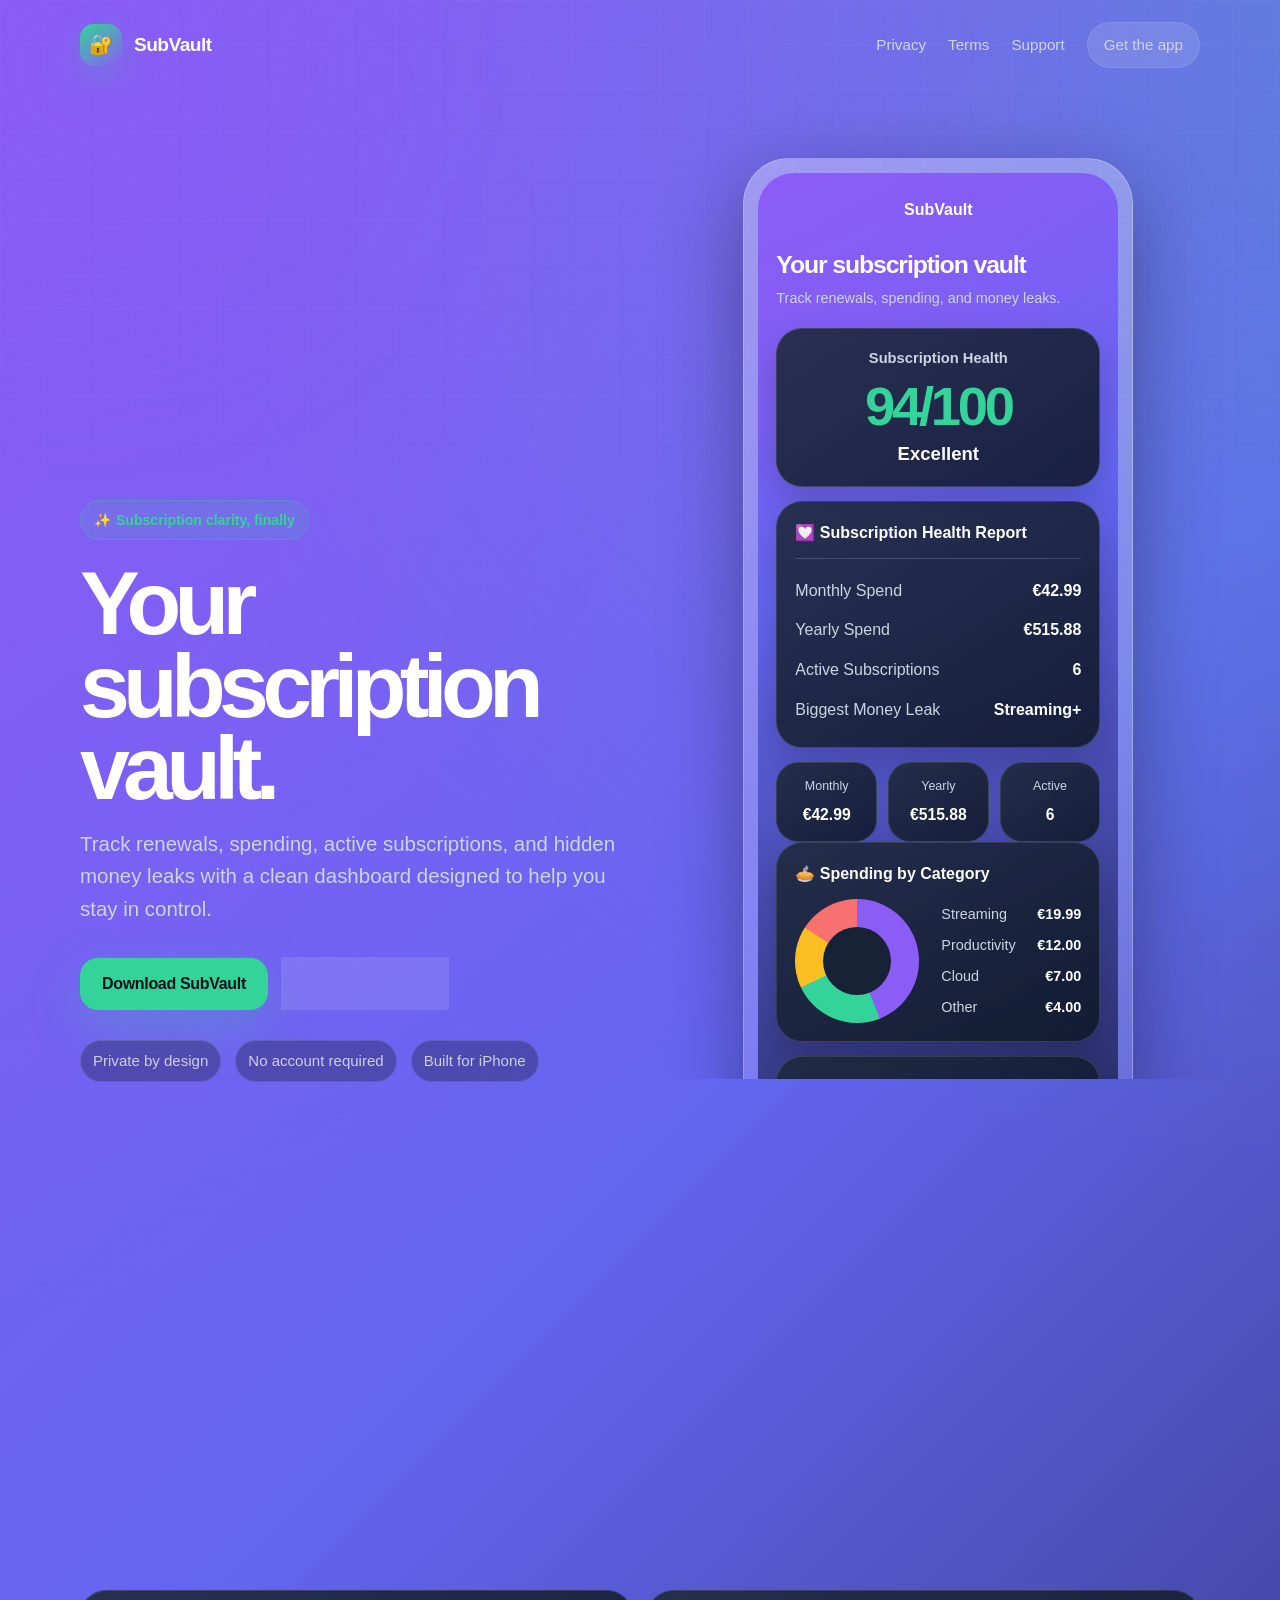
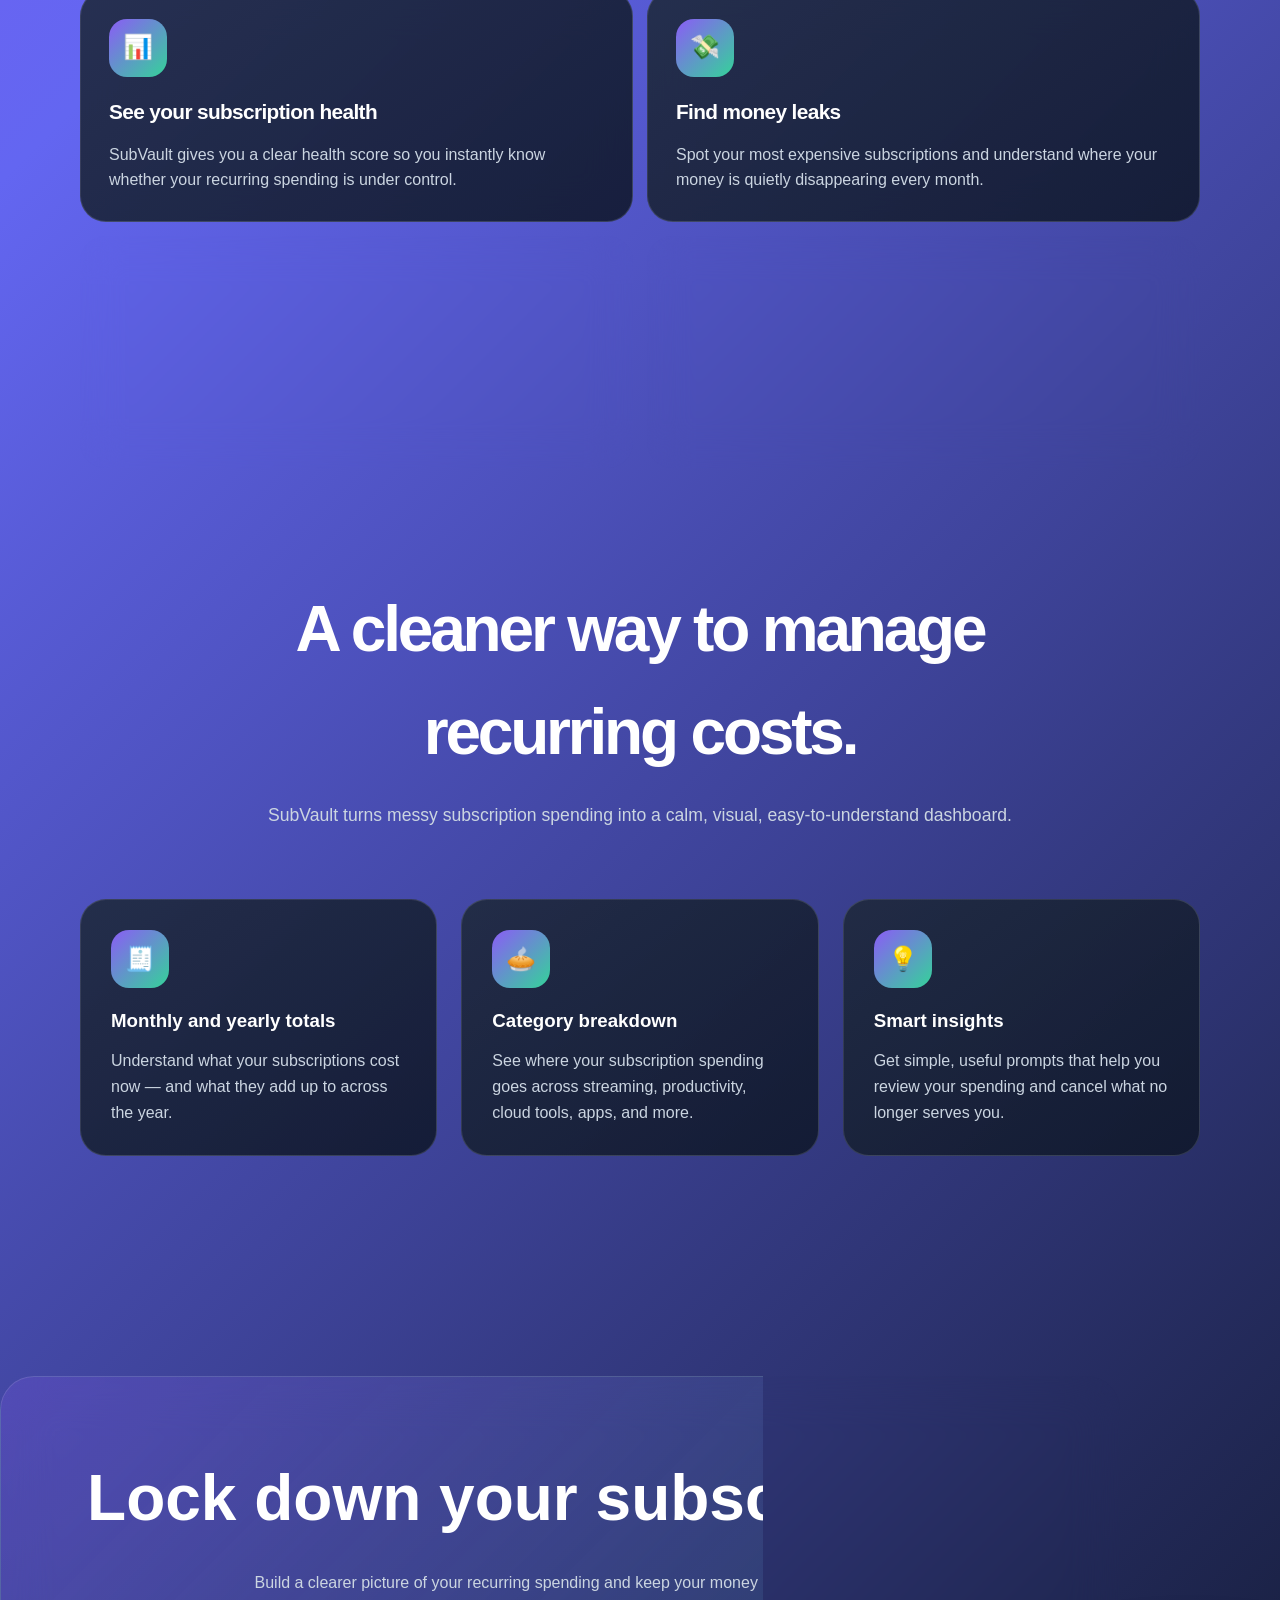
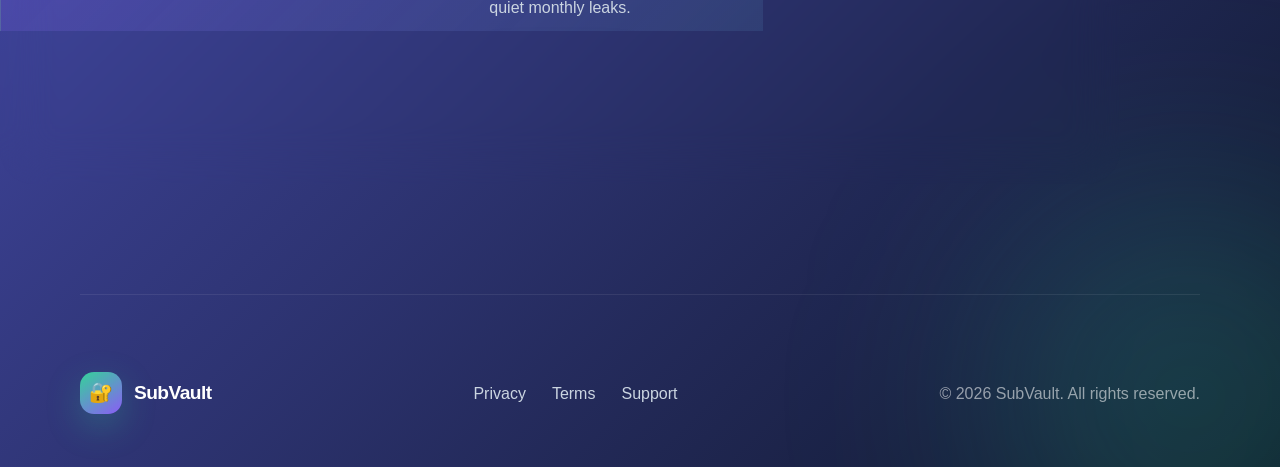
==== index.html @ add179cb "Add initial HTML structure for SubVault app This file contains the complete HTML structure for the S" ====
<!DOCTYPE html>
<html lang="en">
<head>
  <meta charset="UTF-8" />
  <meta name="viewport" content="width=device-width, initial-scale=1.0" />
  <title>SubVault — Subscription Vault</title>
  <meta
    name="description"
    content="SubVault helps you track subscriptions, renewals, spending, and money leaks in one private, elegant vault."
  />
  <link rel="stylesheet" href="style.css" />
</head>

<body>
  <main class="page">
    <div class="glow one"></div>
    <div class="glow two"></div>

    <header class="container nav">
      <a class="brand" href="index.html">
        <span class="brand-icon">🔐</span>
        <span>SubVault</span>
      </a>

      <nav class="nav-links">
        <a href="privacy.html">Privacy</a>
        <a href="terms.html">Terms</a>
        <a href="support.html">Support</a>
        <a class="nav-cta" href="#download">Get the app</a>
      </nav>
    </header>

    <section class="container hero">
      <div class="fade-up">
        <span class="badge">✨ Subscription clarity, finally</span>

        <h1>Your subscription vault.</h1>

        <p>
          Track renewals, spending, active subscriptions, and hidden money leaks
          with a clean dashboard designed to help you stay in control.
        </p>

        <div class="hero-actions">
          <a class="button button-primary" href="#download">Download SubVault</a>
          <a class="button button-secondary" href="#features">Explore features</a>
        </div>

        <div class="trust-row">
          <span class="trust-pill">Private by design</span>
          <span class="trust-pill">No account required</span>
          <span class="trust-pill">Built for iPhone</span>
        </div>
      </div>

      <div class="phone-wrap fade-up">
        <div class="phone">
          <div class="phone-screen">
            <div class="app-title">SubVault</div>

            <div class="app-header">
              <h2>Your subscription vault</h2>
              <p>Track renewals, spending, and money leaks.</p>
            </div>

            <div class="app-card health-card">
              <div class="card-label">Subscription Health</div>
              <div class="health-score">94/100</div>
              <div class="health-status">Excellent</div>
            </div>

            <div class="app-card">
              <div class="report-title">💟 Subscription Health Report</div>
              <div class="divider"></div>

              <div class="report-row">
                <span>Monthly Spend</span>
                <strong>€42.99</strong>
              </div>

              <div class="report-row">
                <span>Yearly Spend</span>
                <strong>€515.88</strong>
              </div>

              <div class="report-row">
                <span>Active Subscriptions</span>
                <strong>6</strong>
              </div>

              <div class="report-row">
                <span>Biggest Money Leak</span>
                <strong>Streaming+</strong>
              </div>
            </div>

            <div class="metrics">
              <div class="metric">
                <span>Monthly</span>
                <strong>€42.99</strong>
              </div>

              <div class="metric">
                <span>Yearly</span>
                <strong>€515.88</strong>
              </div>

              <div class="metric">
                <span>Active</span>
                <strong>6</strong>
              </div>
            </div>

            <div class="app-card">
              <div class="card-title">🥧 Spending by Category</div>

              <div class="chart-preview">
                <div class="donut"></div>

                <div class="legend">
                  <div class="legend-row">
                    <span>Streaming</span>
                    <strong>€19.99</strong>
                  </div>

                  <div class="legend-row">
                    <span>Productivity</span>
                    <strong>€12.00</strong>
                  </div>

                  <div class="legend-row">
                    <span>Cloud</span>
                    <strong>€7.00</strong>
                  </div>

                  <div class="legend-row">
                    <span>Other</span>
                    <strong>€4.00</strong>
                  </div>
                </div>
              </div>
            </div>

            <div class="app-card">
              <div class="card-title">📅 Next Renewal</div>
              <strong>Design Pro</strong>
              <p class="small">€12.00 • Jul 12, 2026</p>
            </div>

            <div class="app-card">
              <div class="card-title">💡 Insight</div>
              <p>Your most expensive subscription is Streaming+.</p>
              <strong style="color: var(--emerald-glow);">
                Potential annual savings: €239.88
              </strong>
            </div>
          </div>
        </div>
      </div>
    </section>

    <section class="container info-grid" id="features">
      <article class="info-card">
        <div class="icon-circle">📊</div>
        <h3>See your subscription health</h3>
        <p>
          SubVault gives you a clear health score so you instantly know whether
          your recurring spending is under control.
        </p>
      </article>

      <article class="info-card">
        <div class="icon-circle">💸</div>
        <h3>Find money leaks</h3>
        <p>
          Spot your most expensive subscriptions and understand where your money
          is quietly disappearing every month.
        </p>
      </article>

      <article class="info-card">
        <div class="icon-circle">📅</div>
        <h3>Track renewals</h3>
        <p>
          Keep an eye on upcoming renewal dates so fewer subscriptions surprise
          you at the worst possible moment.
        </p>
      </article>

      <article class="info-card">
        <div class="icon-circle">🔐</div>
        <h3>Private by design</h3>
        <p>
          SubVault is built for personal tracking without unnecessary accounts,
          social features, or complicated setup.
        </p>
      </article>
    </section>

    <section class="container section">
      <div class="section-title">
        <h2>A cleaner way to manage recurring costs.</h2>
        <p>
          SubVault turns messy subscription spending into a calm, visual,
          easy-to-understand dashboard.
        </p>
      </div>

      <div class="features">
        <article class="feature">
          <div class="icon-circle">🧾</div>
          <h3>Monthly and yearly totals</h3>
          <p>
            Understand what your subscriptions cost now — and what they add up
            to across the year.
          </p>
        </article>

        <article class="feature">
          <div class="icon-circle">🥧</div>
          <h3>Category breakdown</h3>
          <p>
            See where your subscription spending goes across streaming,
            productivity, cloud tools, apps, and more.
          </p>
        </article>

        <article class="feature">
          <div class="icon-circle">💡</div>
          <h3>Smart insights</h3>
          <p>
            Get simple, useful prompts that help you review your spending and
            cancel what no longer serves you.
          </p>
        </article>
      </div>
    </section>

    <section class="container cta" id="download">
      <h2>Lock down your subscriptions.</h2>
      <p>
        Build a clearer picture of your recurring spending and keep your money
        protected from quiet monthly leaks.
      </p>

      <a class="button button-primary" href="#">On the App Store</a>
    </section>

    <footer class="container footer">
      <div class="footer-grid">
        <a class="brand" href="index.html">
          <span class="brand-icon">🔐</span>
          <span>SubVault</span>
        </a>

        <div class="footer-links">
          <a href="privacy.html">Privacy</a>
          <a href="terms.html">Terms</a>
          <a href="support.html">Support</a>
        </div>

        <p class="copyright">© 2026 SubVault. All rights reserved.</p>
      </div>
    </footer>
  </main>
</body>
</html>
---- style.css ----
:root {
  --vault-midnight: #0f172a;
  --deep-indigo: #1e293b;
  --vault-violet: #8b5cf6;
  --indigo: #6366f1;
  --silver-mist: #cbd5e1;
  --emerald-glow: #34d399;
  --amber: #fbbf24;
  --coral-red: #f87171;
  --white: #ffffff;

  --card-bg: linear-gradient(
    145deg,
    rgba(30, 41, 59, 0.88),
    rgba(15, 23, 42, 0.88)
  );

  --page-gradient: radial-gradient(
      circle at top left,
      rgba(139, 92, 246, 0.55),
      transparent 34%
    ),
    radial-gradient(
      circle at top right,
      rgba(52, 211, 153, 0.22),
      transparent 30%
    ),
    linear-gradient(135deg, #8b5cf6 0%, #6366f1 36%, #0f172a 100%);

  --border: rgba(203, 213, 225, 0.16);
  --shadow: 0 24px 80px rgba(0, 0, 0, 0.35);
  --radius-xl: 32px;
  --radius-lg: 26px;
  --radius-md: 20px;
}

* {
  box-sizing: border-box;
}

html {
  scroll-behavior: smooth;
}

body {
  margin: 0;
  min-height: 100vh;
  font-family: -apple-system, BlinkMacSystemFont, "SF Pro Display", "Inter",
    "Segoe UI", sans-serif;
  color: var(--white);
  background: var(--vault-midnight);
  line-height: 1.6;
}

a {
  color: inherit;
  text-decoration: none;
}

.page {
  min-height: 100vh;
  background: var(--page-gradient);
  position: relative;
  overflow: hidden;
}

.page::before {
  content: "";
  position: fixed;
  inset: 0;
  pointer-events: none;
  background-image:
    linear-gradient(rgba(255,255,255,0.035) 1px, transparent 1px),
    linear-gradient(90deg, rgba(255,255,255,0.035) 1px, transparent 1px);
  background-size: 44px 44px;
  mask-image: linear-gradient(to bottom, rgba(0,0,0,0.8), transparent);
}

.container {
  width: min(1120px, calc(100% - 32px));
  margin: 0 auto;
  position: relative;
  z-index: 1;
}

.nav {
  padding: 22px 0;
  display: flex;
  align-items: center;
  justify-content: space-between;
}

.brand {
  display: flex;
  align-items: center;
  gap: 12px;
  font-weight: 800;
  letter-spacing: -0.03em;
  font-size: 1.2rem;
}

.brand-icon {
  width: 42px;
  height: 42px;
  display: grid;
  place-items: center;
  border-radius: 14px;
  background: linear-gradient(145deg, var(--emerald-glow), var(--vault-violet));
  box-shadow: 0 12px 34px rgba(52, 211, 153, 0.26);
}

.nav-links {
  display: flex;
  align-items: center;
  gap: 22px;
  color: var(--silver-mist);
  font-size: 0.95rem;
}

.nav-links a:hover {
  color: var(--white);
}

.nav-cta {
  padding: 10px 16px;
  border-radius: 999px;
  background: rgba(255,255,255,0.12);
  border: 1px solid var(--border);
  backdrop-filter: blur(18px);
}

.hero {
  padding: 68px 0 86px;
  display: grid;
  grid-template-columns: 1.02fr 0.98fr;
  align-items: center;
  gap: 52px;
}

.badge {
  display: inline-flex;
  align-items: center;
  gap: 8px;
  color: var(--emerald-glow);
  background: rgba(52, 211, 153, 0.12);
  border: 1px solid rgba(52, 211, 153, 0.28);
  border-radius: 999px;
  padding: 8px 13px;
  font-weight: 700;
  font-size: 0.88rem;
}

.hero h1 {
  margin: 22px 0 18px;
  max-width: 720px;
  font-size: clamp(3rem, 7vw, 5.8rem);
  line-height: 0.92;
  letter-spacing: -0.075em;
}

.hero p {
  margin: 0;
  max-width: 590px;
  color: var(--silver-mist);
  font-size: clamp(1.05rem, 2vw, 1.28rem);
}

.hero-actions {
  margin-top: 32px;
  display: flex;
  flex-wrap: wrap;
  gap: 14px;
}

.button {
  display: inline-flex;
  align-items: center;
  justify-content: center;
  min-height: 52px;
  padding: 0 22px;
  border-radius: 18px;
  font-weight: 800;
  letter-spacing: -0.02em;
}

.button-primary {
  color: #07111d;
  background: var(--emerald-glow);
  box-shadow: 0 18px 50px rgba(52, 211, 153, 0.25);
}

.button-secondary {
  color: var(--white);
  border: 1px solid var(--border);
  background: rgba(255,255,255,0.11);
  backdrop-filter: blur(20px);
}

.trust-row {
  margin-top: 30px;
  display: flex;
  flex-wrap: wrap;
  gap: 14px;
  color: rgba(255,255,255,0.72);
  font-size: 0.94rem;
}

.trust-pill {
  padding: 8px 12px;
  border-radius: 999px;
  background: rgba(15,23,42,0.32);
  border: 1px solid var(--border);
}

.phone-wrap {
  display: flex;
  justify-content: center;
}

.phone {
  width: min(390px, 100%);
  border-radius: 46px;
  padding: 14px;
  background: linear-gradient(145deg, rgba(255,255,255,0.32), rgba(255,255,255,0.06));
  border: 1px solid rgba(255,255,255,0.24);
  box-shadow: var(--shadow);
}

.phone-screen {
  border-radius: 36px;
  overflow: hidden;
  padding: 24px 18px;
  background:
    radial-gradient(circle at top left, rgba(139,92,246,0.7), transparent 32%),
    linear-gradient(160deg, #8b5cf6 0%, #6366f1 32%, #0f172a 100%);
}

.app-title {
  text-align: center;
  font-weight: 800;
  margin-bottom: 22px;
}

.app-header {
  margin-bottom: 18px;
}

.app-header h2 {
  margin: 0 0 2px;
  font-size: 1.55rem;
  letter-spacing: -0.045em;
}

.app-header p {
  margin: 0;
  color: var(--silver-mist);
  font-size: 0.9rem;
}

.app-card {
  background: var(--card-bg);
  border: 1px solid var(--border);
  border-radius: 26px;
  padding: 18px;
  margin-bottom: 14px;
  box-shadow: 0 16px 36px rgba(0,0,0,0.18);
}

.health-card {
  text-align: center;
}

.card-label {
  color: var(--silver-mist);
  font-weight: 700;
  font-size: 0.92rem;
}

.health-score {
  color: var(--emerald-glow);
  font-size: 3.4rem;
  line-height: 1;
  font-weight: 900;
  letter-spacing: -0.06em;
  margin: 10px 0 4px;
}

.health-status {
  font-weight: 800;
  font-size: 1.16rem;
}

.report-title,
.card-title {
  display: flex;
  align-items: center;
  gap: 9px;
  margin-bottom: 12px;
  font-weight: 800;
}

.divider {
  height: 1px;
  background: rgba(203,213,225,0.2);
  margin: 12px 0;
}

.report-row {
  display: flex;
  align-items: center;
  justify-content: space-between;
  gap: 14px;
  padding: 7px 0;
}

.report-row span:first-child {
  color: var(--silver-mist);
}

.report-row strong {
  color: var(--white);
}

.metrics {
  display: grid;
  grid-template-columns: repeat(3, 1fr);
  gap: 11px;
}

.metric {
  text-align: center;
  padding: 14px 8px;
  background: var(--card-bg);
  border: 1px solid var(--border);
  border-radius: 22px;
}

.metric span {
  display: block;
  color: var(--silver-mist);
  font-size: 0.78rem;
}

.metric strong {
  display: block;
  margin-top: 5px;
  font-size: 0.98rem;
}

.chart-preview {
  display: grid;
  grid-template-columns: 128px 1fr;
  gap: 18px;
  align-items: center;
}

.donut {
  width: 124px;
  height: 124px;
  border-radius: 50%;
  background: conic-gradient(
    var(--vault-violet) 0 44%,
    var(--emerald-glow) 44% 68%,
    var(--amber) 68% 84%,
    var(--coral-red) 84% 100%
  );
  position: relative;
}

.donut::after {
  content: "";
  position: absolute;
  inset: 28px;
  border-radius: 50%;
  background: #182236;
}

.legend {
  display: grid;
  gap: 8px;
}

.legend-row {
  display: flex;
  justify-content: space-between;
  gap: 10px;
  color: var(--silver-mist);
  font-size: 0.9rem;
}

.legend-row strong {
  color: var(--white);
}
.info-grid {
    display: grid;
    grid-template-columns: repeat(2, 1fr);
    gap: 14px;
    margin-top: 80px;
}

.info-card {
    background: var(--card-bg);
    border: 1px solid var(--border);
    border-radius: var(--radius-lg);
    padding: 28px;
    transition: .35s ease;
    backdrop-filter: blur(20px);
}

.info-card:hover {
    transform: translateY(-8px);
    border-color: rgba(139,92,246,.45);
    box-shadow: 0 25px 55px rgba(0,0,0,.25);
}

.info-card h3 {
    margin: 0 0 14px;
    font-size: 1.3rem;
    letter-spacing: -.03em;
}

.info-card p {
    margin: 0;
    color: var(--silver-mist);
}

.icon-circle {
    width: 58px;
    height: 58px;
    border-radius: 18px;
    display: flex;
    align-items: center;
    justify-content: center;
    margin-bottom: 18px;
    background: linear-gradient(
        135deg,
        var(--vault-violet),
        var(--emerald-glow)
    );
    font-size: 1.5rem;
}

.section {
    padding: 110px 0;
}

.section-title {
    text-align: center;
    max-width: 760px;
    margin: auto;
}

.section-title h2 {
    margin: 0;
    font-size: clamp(2.3rem,5vw,4rem);
    letter-spacing: -.05em;
}

.section-title p {
    color: var(--silver-mist);
    margin-top: 18px;
    font-size: 1.1rem;
}

.features {
    display: grid;
    grid-template-columns: repeat(3,1fr);
    gap: 24px;
    margin-top: 70px;
}

.feature {
    background: var(--card-bg);
    border-radius: var(--radius-lg);
    border: 1px solid var(--border);
    padding: 30px;
    transition: .35s;
}

.feature:hover {
    transform: translateY(-8px);
}

.feature h3 {
    margin: 16px 0 12px;
}

.feature p {
    color: var(--silver-mist);
    margin: 0;
}

.cta {
    margin: 110px 0;
    padding: 70px;
    text-align: center;
    border-radius: 34px;
    background:
        linear-gradient(
            135deg,
            rgba(139,92,246,.22),
            rgba(52,211,153,.12)
        );
    border: 1px solid var(--border);
    backdrop-filter: blur(25px);
}

.cta h2 {
    margin: 0;
    font-size: clamp(2.4rem,5vw,4rem);
}

.cta p {
    color: var(--silver-mist);
    max-width: 650px;
    margin: 20px auto 40px;
}

.footer {
    padding: 70px 0 45px;
    border-top: 1px solid rgba(255,255,255,.08);
}

.footer-grid {
    display: flex;
    justify-content: space-between;
    align-items: center;
    gap: 30px;
    flex-wrap: wrap;
}

.footer-links {
    display: flex;
    gap: 26px;
    flex-wrap: wrap;
}

.footer-links a {
    color: var(--silver-mist);
    transition: .25s;
}

.footer-links a:hover {
    color: white;
}

.copyright {
    color: rgba(255,255,255,.55);
}

.legal {
    max-width: 900px;
    margin: auto;
    padding: 90px 0;
}

.legal h1 {
    font-size: clamp(2.8rem,6vw,4.6rem);
    letter-spacing: -.05em;
}

.legal h2 {
    margin-top: 60px;
    font-size: 1.55rem;
}

.legal p,
.legal li {
    color: var(--silver-mist);
}

.legal ul {
    padding-left: 22px;
}

.support-card {
    max-width: 760px;
    margin: 80px auto;
    background: var(--card-bg);
    border-radius: 32px;
    border: 1px solid var(--border);
    padding: 48px;
    text-align: center;
}

.support-card h1 {
    margin-top: 0;
}

.support-card p {
    color: var(--silver-mist);
}

.email-button {
    display: inline-flex;
    margin-top: 30px;
    padding: 16px 28px;
    border-radius: 18px;
    background: var(--emerald-glow);
    color: #07111d;
    font-weight: 800;
    transition: .25s;
}

.email-button:hover {
    transform: scale(1.04);
}

.small {
    font-size: .9rem;
    color: rgba(255,255,255,.55);
}

.fade-up {
    animation: fadeUp .9s ease both;
}

@keyframes fadeUp {

    from {
        opacity: 0;
        transform: translateY(35px);
    }

    to {
        opacity: 1;
        transform: translateY(0);
    }

}

.glow {
    position: absolute;
    width: 420px;
    height: 420px;
    border-radius: 50%;
    background: rgba(139,92,246,.25);
    filter: blur(100px);
    animation: floatGlow 10s ease-in-out infinite;
}

.glow.one {
    top: -140px;
    left: -120px;
}

.glow.two {
    right: -120px;
    bottom: -140px;
    background: rgba(52,211,153,.18);
}

@keyframes floatGlow {

    0% {
        transform: translateY(0px);
    }

    50% {
        transform: translateY(35px);
    }

    100% {
        transform: translateY(0px);
    }

}

@media (max-width: 1000px) {

    .hero {
        grid-template-columns: 1fr;
        text-align: center;
    }

    .hero p,
    .section-title {
        margin-left: auto;
        margin-right: auto;
    }

    .hero-actions,
    .trust-row {
        justify-content: center;
    }

    .phone-wrap {
        margin-top: 40px;
    }

    .features {
        grid-template-columns: 1fr;
    }

    .info-grid {
        grid-template-columns: 1fr;
    }

}

@media (max-width: 700px) {

    .nav {
        flex-direction: column;
        gap: 20px;
    }

    .nav-links {
        flex-wrap: wrap;
        justify-content: center;
    }

    .metrics {
        grid-template-columns: 1fr;
    }

    .chart-preview {
        grid-template-columns: 1fr;
        text-align: center;
    }

    .legend-row {
        justify-content: center;
        gap: 20px;
    }

    .footer-grid {
        flex-direction: column;
        text-align: center;
    }

    .cta {
        padding: 50px 28px;
    }

}
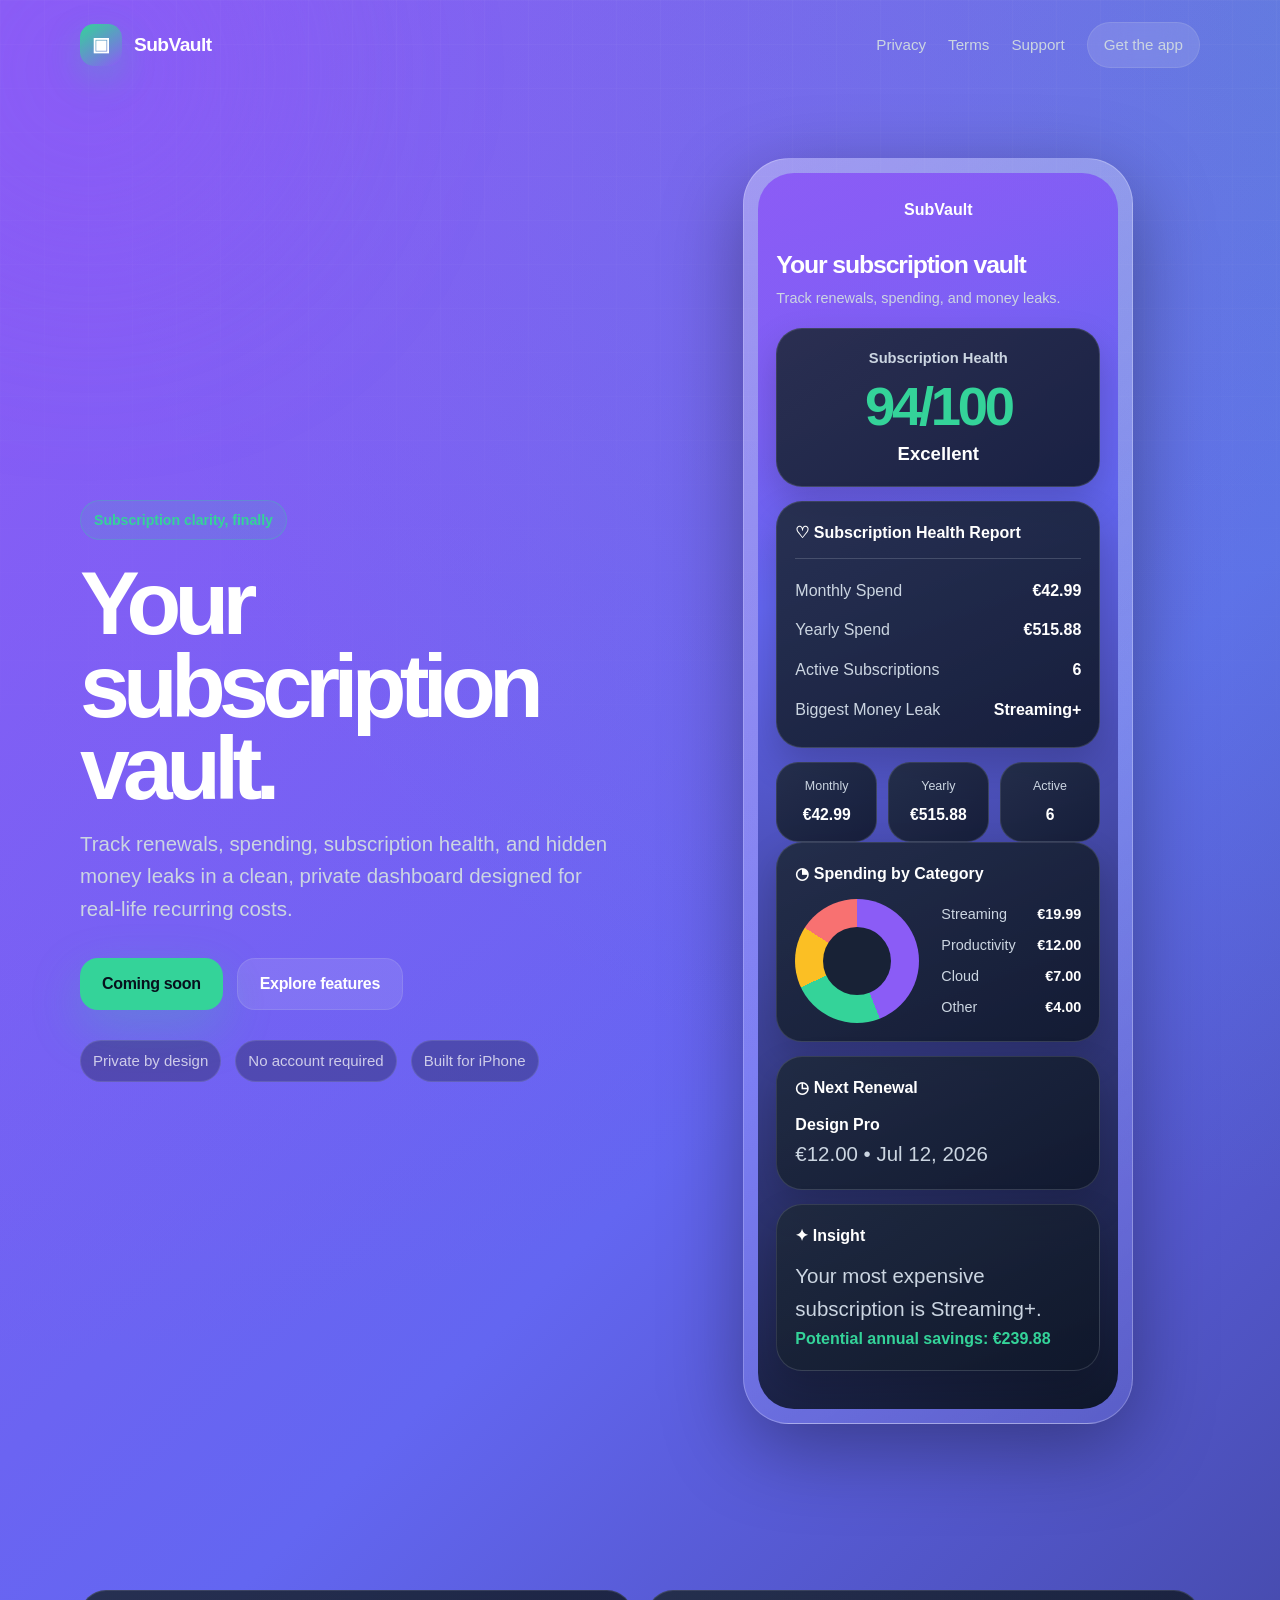
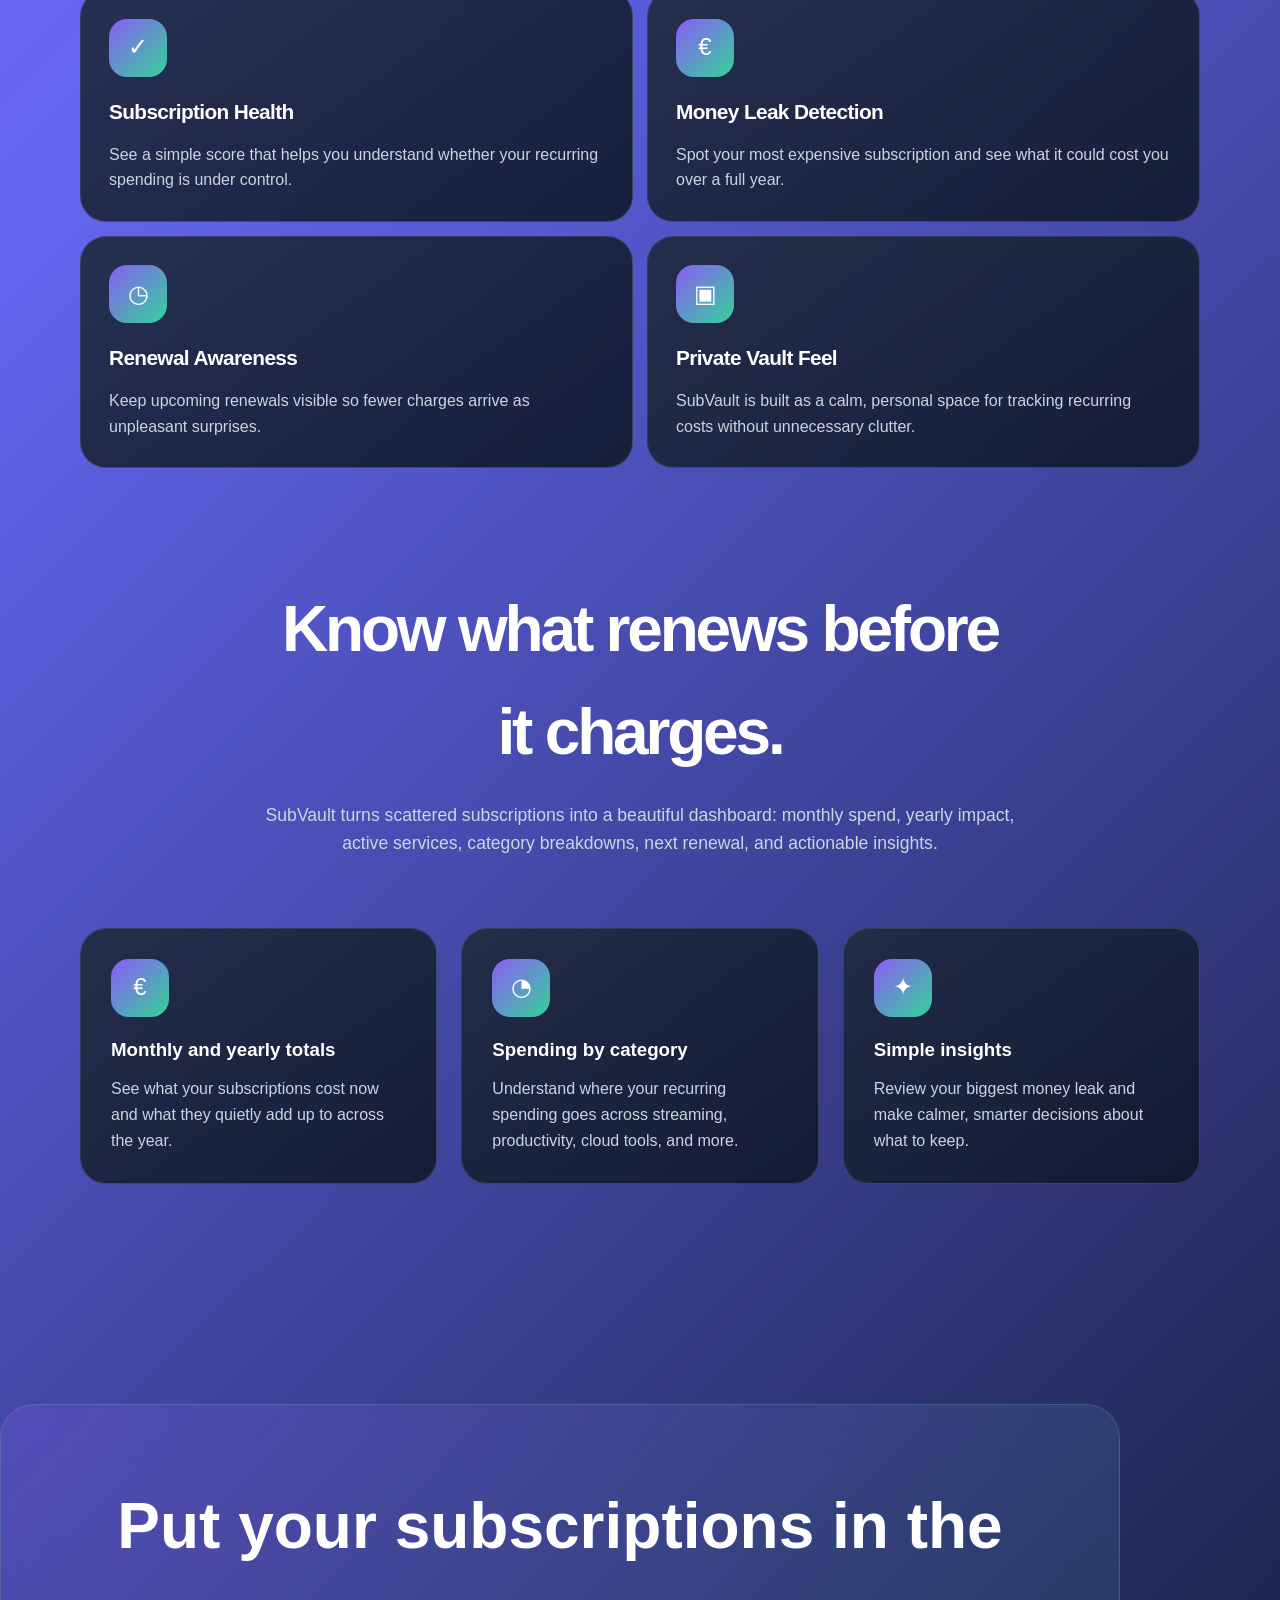
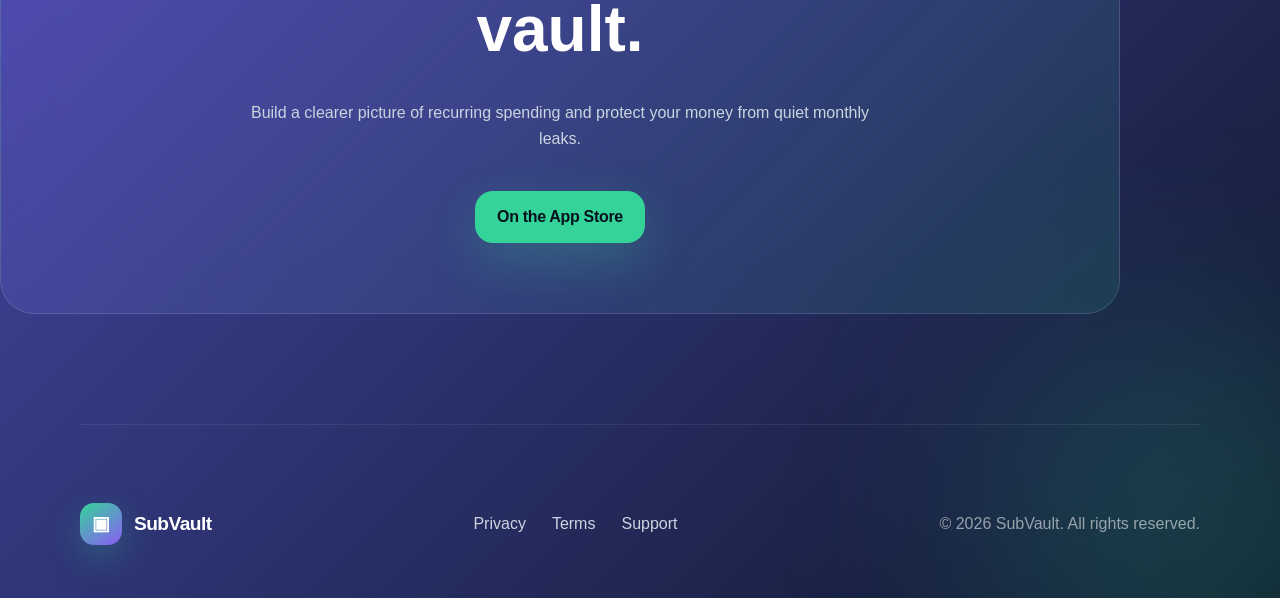
==== commit 002e8456: "Revise text for clarity and consistency in index.html Updated various text elements for clarity and " ====
--- a/index.html
+++ b/index.html
@@ -4,10 +4,7 @@
   <meta charset="UTF-8" />
   <meta name="viewport" content="width=device-width, initial-scale=1.0" />
   <title>SubVault — Subscription Vault</title>
-  <meta
-    name="description"
-    content="SubVault helps you track subscriptions, renewals, spending, and money leaks in one private, elegant vault."
-  />
+  <meta name="description" content="SubVault helps you track renewals, spending, and subscription money leaks in one private vault." />
   <link rel="stylesheet" href="style.css" />
 </head>
 
@@ -18,7 +15,7 @@
 
     <header class="container nav">
       <a class="brand" href="index.html">
-        <span class="brand-icon">🔐</span>
+        <span class="brand-icon">▣</span>
         <span>SubVault</span>
       </a>
 
@@ -32,17 +29,15 @@
 
     <section class="container hero">
       <div class="fade-up">
-        <span class="badge">✨ Subscription clarity, finally</span>
-
+        <span class="badge">Subscription clarity, finally</span>
         <h1>Your subscription vault.</h1>
-
         <p>
-          Track renewals, spending, active subscriptions, and hidden money leaks
-          with a clean dashboard designed to help you stay in control.
+          Track renewals, spending, subscription health, and hidden money leaks
+          in a clean, private dashboard designed for real-life recurring costs.
         </p>
 
         <div class="hero-actions">
-          <a class="button button-primary" href="#download">Download SubVault</a>
+          <a class="button button-primary" href="#download">Coming soon</a>
           <a class="button button-secondary" href="#features">Explore features</a>
         </div>
 
@@ -70,24 +65,21 @@
             </div>
 
             <div class="app-card">
-              <div class="report-title">💟 Subscription Health Report</div>
+              <div class="report-title">♡ Subscription Health Report</div>
               <div class="divider"></div>
 
               <div class="report-row">
                 <span>Monthly Spend</span>
                 <strong>€42.99</strong>
               </div>
-
               <div class="report-row">
                 <span>Yearly Spend</span>
                 <strong>€515.88</strong>
               </div>
-
               <div class="report-row">
                 <span>Active Subscriptions</span>
                 <strong>6</strong>
               </div>
-
               <div class="report-row">
                 <span>Biggest Money Leak</span>
                 <strong>Streaming+</strong>
@@ -99,12 +91,10 @@
                 <span>Monthly</span>
                 <strong>€42.99</strong>
               </div>
-
               <div class="metric">
                 <span>Yearly</span>
                 <strong>€515.88</strong>
               </div>
-
               <div class="metric">
                 <span>Active</span>
                 <strong>6</strong>
@@ -112,43 +102,26 @@
             </div>
 
             <div class="app-card">
-              <div class="card-title">🥧 Spending by Category</div>
-
+              <div class="card-title">◔ Spending by Category</div>
               <div class="chart-preview">
                 <div class="donut"></div>
-
                 <div class="legend">
-                  <div class="legend-row">
-                    <span>Streaming</span>
-                    <strong>€19.99</strong>
-                  </div>
-
-                  <div class="legend-row">
-                    <span>Productivity</span>
-                    <strong>€12.00</strong>
-                  </div>
-
-                  <div class="legend-row">
-                    <span>Cloud</span>
-                    <strong>€7.00</strong>
-                  </div>
-
-                  <div class="legend-row">
-                    <span>Other</span>
-                    <strong>€4.00</strong>
-                  </div>
+                  <div class="legend-row"><span>Streaming</span><strong>€19.99</strong></div>
+                  <div class="legend-row"><span>Productivity</span><strong>€12.00</strong></div>
+                  <div class="legend-row"><span>Cloud</span><strong>€7.00</strong></div>
+                  <div class="legend-row"><span>Other</span><strong>€4.00</strong></div>
                 </div>
               </div>
             </div>
 
             <div class="app-card">
-              <div class="card-title">📅 Next Renewal</div>
+              <div class="card-title">◷ Next Renewal</div>
               <strong>Design Pro</strong>
               <p class="small">€12.00 • Jul 12, 2026</p>
             </div>
 
             <div class="app-card">
-              <div class="card-title">💡 Insight</div>
+              <div class="card-title">✦ Insight</div>
               <p>Your most expensive subscription is Streaming+.</p>
               <strong style="color: var(--emerald-glow);">
                 Potential annual savings: €239.88
@@ -161,95 +134,74 @@
 
     <section class="container info-grid" id="features">
       <article class="info-card">
-        <div class="icon-circle">📊</div>
-        <h3>See your subscription health</h3>
-        <p>
-          SubVault gives you a clear health score so you instantly know whether
-          your recurring spending is under control.
-        </p>
-      </article>
-
-      <article class="info-card">
-        <div class="icon-circle">💸</div>
-        <h3>Find money leaks</h3>
-        <p>
-          Spot your most expensive subscriptions and understand where your money
-          is quietly disappearing every month.
-        </p>
-      </article>
-
-      <article class="info-card">
-        <div class="icon-circle">📅</div>
-        <h3>Track renewals</h3>
-        <p>
-          Keep an eye on upcoming renewal dates so fewer subscriptions surprise
-          you at the worst possible moment.
-        </p>
-      </article>
-
-      <article class="info-card">
-        <div class="icon-circle">🔐</div>
-        <h3>Private by design</h3>
-        <p>
-          SubVault is built for personal tracking without unnecessary accounts,
-          social features, or complicated setup.
-        </p>
+        <div class="icon-circle">✓</div>
+        <h3>Subscription Health</h3>
+        <p>See a simple score that helps you understand whether your recurring spending is under control.</p>
+      </article>
+
+      <article class="info-card">
+        <div class="icon-circle">€</div>
+        <h3>Money Leak Detection</h3>
+        <p>Spot your most expensive subscription and see what it could cost you over a full year.</p>
+      </article>
+
+      <article class="info-card">
+        <div class="icon-circle">◷</div>
+        <h3>Renewal Awareness</h3>
+        <p>Keep upcoming renewals visible so fewer charges arrive as unpleasant surprises.</p>
+      </article>
+
+      <article class="info-card">
+        <div class="icon-circle">▣</div>
+        <h3>Private Vault Feel</h3>
+        <p>SubVault is built as a calm, personal space for tracking recurring costs without unnecessary clutter.</p>
       </article>
     </section>
 
     <section class="container section">
       <div class="section-title">
-        <h2>A cleaner way to manage recurring costs.</h2>
+        <h2>Know what renews before it charges.</h2>
         <p>
-          SubVault turns messy subscription spending into a calm, visual,
-          easy-to-understand dashboard.
+          SubVault turns scattered subscriptions into a beautiful dashboard:
+          monthly spend, yearly impact, active services, category breakdowns,
+          next renewal, and actionable insights.
         </p>
       </div>
 
       <div class="features">
         <article class="feature">
-          <div class="icon-circle">🧾</div>
+          <div class="icon-circle">€</div>
           <h3>Monthly and yearly totals</h3>
-          <p>
-            Understand what your subscriptions cost now — and what they add up
-            to across the year.
-          </p>
+          <p>See what your subscriptions cost now and what they quietly add up to across the year.</p>
         </article>
 
         <article class="feature">
-          <div class="icon-circle">🥧</div>
-          <h3>Category breakdown</h3>
-          <p>
-            See where your subscription spending goes across streaming,
-            productivity, cloud tools, apps, and more.
-          </p>
+          <div class="icon-circle">◔</div>
+          <h3>Spending by category</h3>
+          <p>Understand where your recurring spending goes across streaming, productivity, cloud tools, and more.</p>
         </article>
 
         <article class="feature">
-          <div class="icon-circle">💡</div>
-          <h3>Smart insights</h3>
-          <p>
-            Get simple, useful prompts that help you review your spending and
-            cancel what no longer serves you.
-          </p>
+          <div class="icon-circle">✦</div>
+          <h3>Simple insights</h3>
+          <p>Review your biggest money leak and make calmer, smarter decisions about what to keep.</p>
         </article>
       </div>
     </section>
 
     <section class="container cta" id="download">
-      <h2>Lock down your subscriptions.</h2>
+      <h2>Put your subscriptions in the vault.</h2>
       <p>
-        Build a clearer picture of your recurring spending and keep your money
-        protected from quiet monthly leaks.
+        Build a clearer picture of recurring spending and protect your money
+        from quiet monthly leaks.
       </p>
-
       <a class="button button-primary" href="#">On the App Store</a>
     </section>
 
     <footer class="container footer">
       <div class="footer-grid">
         <a class="brand" href="index.html">
-          <span class="brand-icon">🔐</span>
+          <span class="brand-icon">▣</span>
           <span>SubVault</span>
         </a>
 
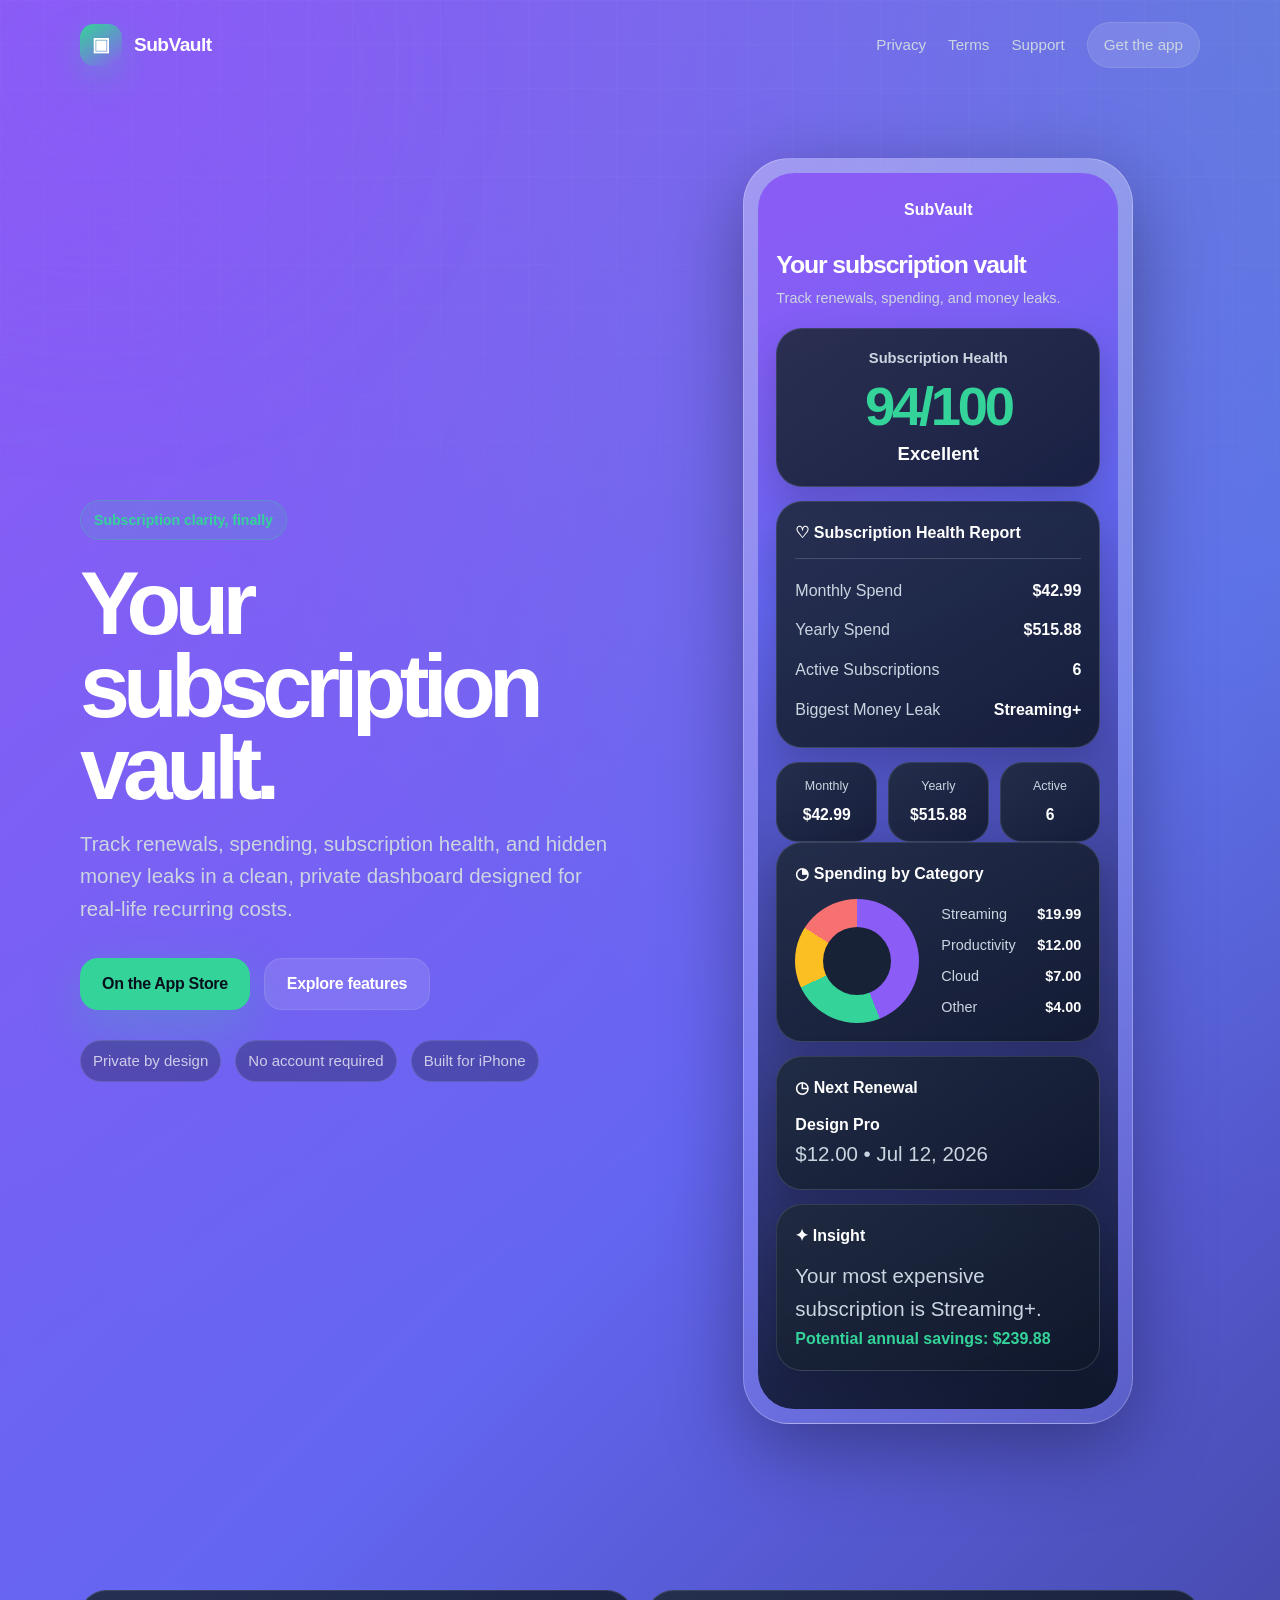
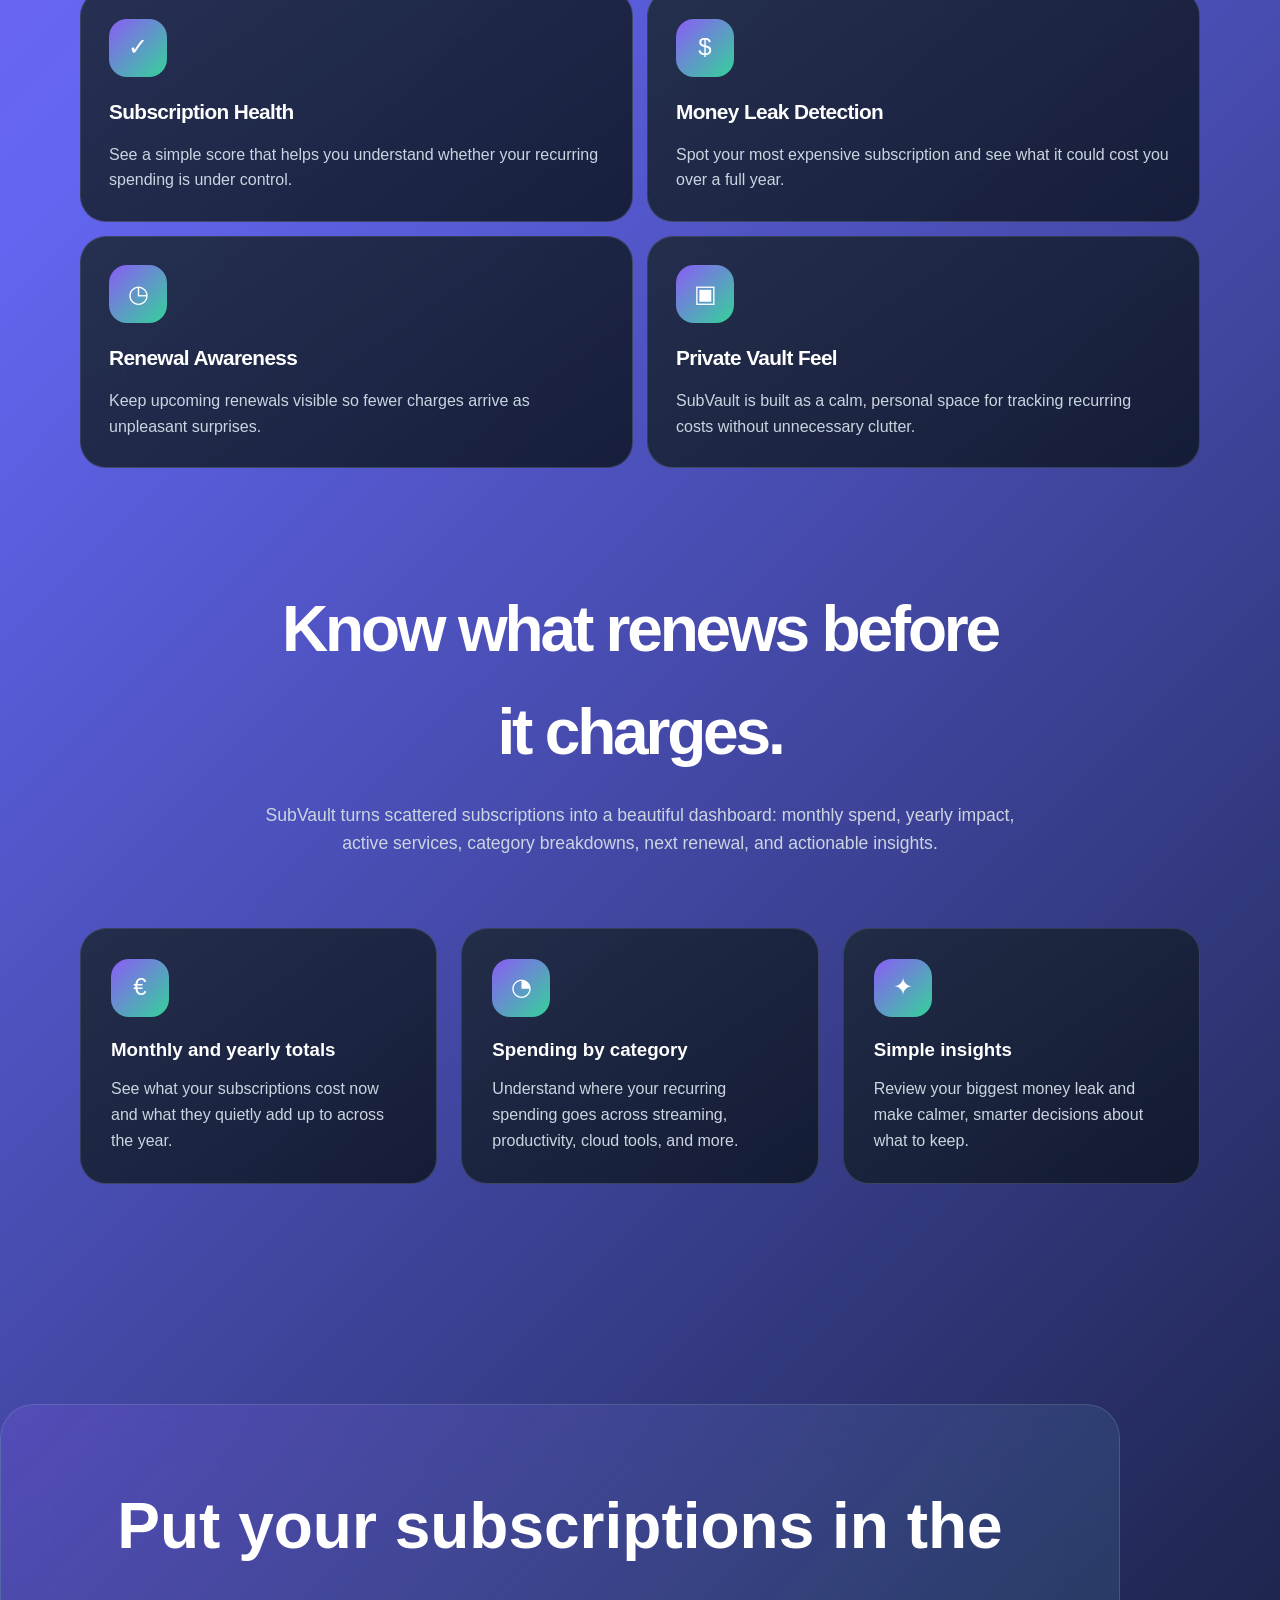
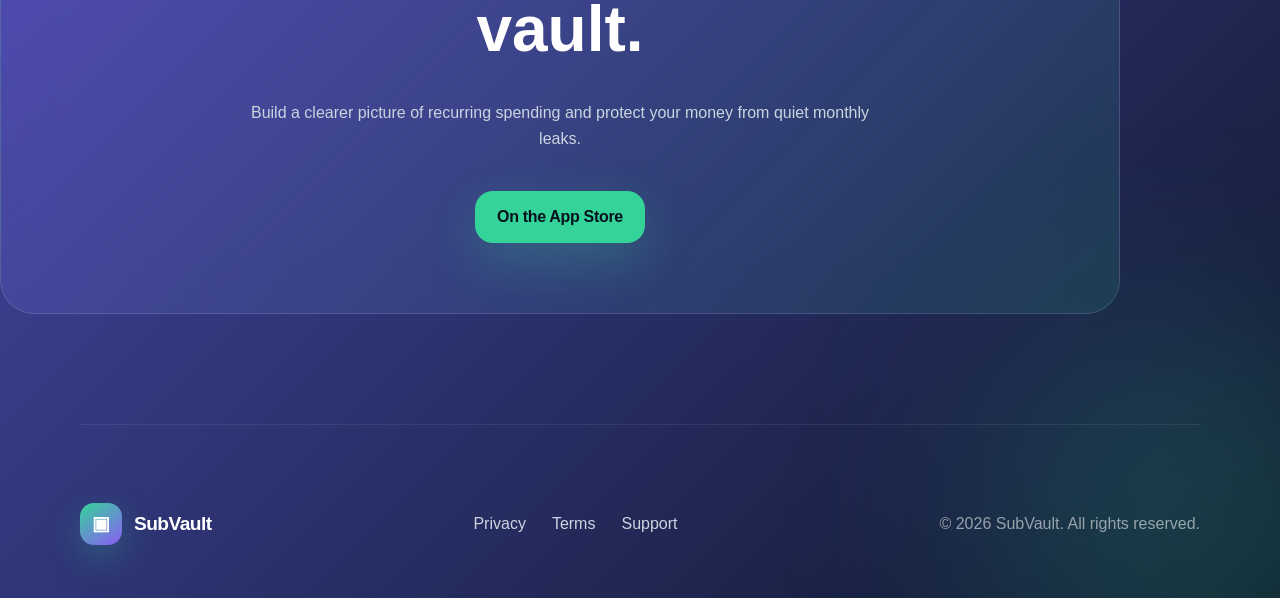
==== commit e53393e6: "Change currency from Euro to US Dollar" ====
--- a/index.html
+++ b/index.html
@@ -37,7 +37,7 @@
         </p>
 
         <div class="hero-actions">
-          <a class="button button-primary" href="#download">Coming soon</a>
+          <a class="button button-primary" href="#download">On the App Store</a>
           <a class="button button-secondary" href="#features">Explore features</a>
         </div>
 
@@ -70,11 +70,11 @@
 
               <div class="report-row">
                 <span>Monthly Spend</span>
-                <strong>€42.99</strong>
+                <strong>$42.99</strong>
               </div>
               <div class="report-row">
                 <span>Yearly Spend</span>
-                <strong>€515.88</strong>
+                <strong>$515.88</strong>
               </div>
               <div class="report-row">
                 <span>Active Subscriptions</span>
@@ -89,11 +89,11 @@
             <div class="metrics">
               <div class="metric">
                 <span>Monthly</span>
-                <strong>€42.99</strong>
+                <strong>$42.99</strong>
               </div>
               <div class="metric">
                 <span>Yearly</span>
-                <strong>€515.88</strong>
+                <strong>$515.88</strong>
               </div>
               <div class="metric">
                 <span>Active</span>
@@ -106,10 +106,10 @@
               <div class="chart-preview">
                 <div class="donut"></div>
                 <div class="legend">
-                  <div class="legend-row"><span>Streaming</span><strong>€19.99</strong></div>
-                  <div class="legend-row"><span>Productivity</span><strong>€12.00</strong></div>
-                  <div class="legend-row"><span>Cloud</span><strong>€7.00</strong></div>
-                  <div class="legend-row"><span>Other</span><strong>€4.00</strong></div>
+                  <div class="legend-row"><span>Streaming</span><strong>$19.99</strong></div>
+                  <div class="legend-row"><span>Productivity</span><strong>$12.00</strong></div>
+                  <div class="legend-row"><span>Cloud</span><strong>$7.00</strong></div>
+                  <div class="legend-row"><span>Other</span><strong>$4.00</strong></div>
                 </div>
               </div>
             </div>
@@ -117,14 +117,14 @@
             <div class="app-card">
               <div class="card-title">◷ Next Renewal</div>
               <strong>Design Pro</strong>
-              <p class="small">€12.00 • Jul 12, 2026</p>
+              <p class="small">$12.00 • Jul 12, 2026</p>
             </div>
 
             <div class="app-card">
               <div class="card-title">✦ Insight</div>
               <p>Your most expensive subscription is Streaming+.</p>
               <strong style="color: var(--emerald-glow);">
-                Potential annual savings: €239.88
+                Potential annual savings: $239.88
               </strong>
             </div>
           </div>
@@ -140,7 +140,7 @@
       </article>
 
       <article class="info-card">
-        <div class="icon-circle">€</div>
+        <div class="icon-circle">$</div>
         <h3>Money Leak Detection</h3>
         <p>Spot your most expensive subscription and see what it could cost you over a full year.</p>
       </article>
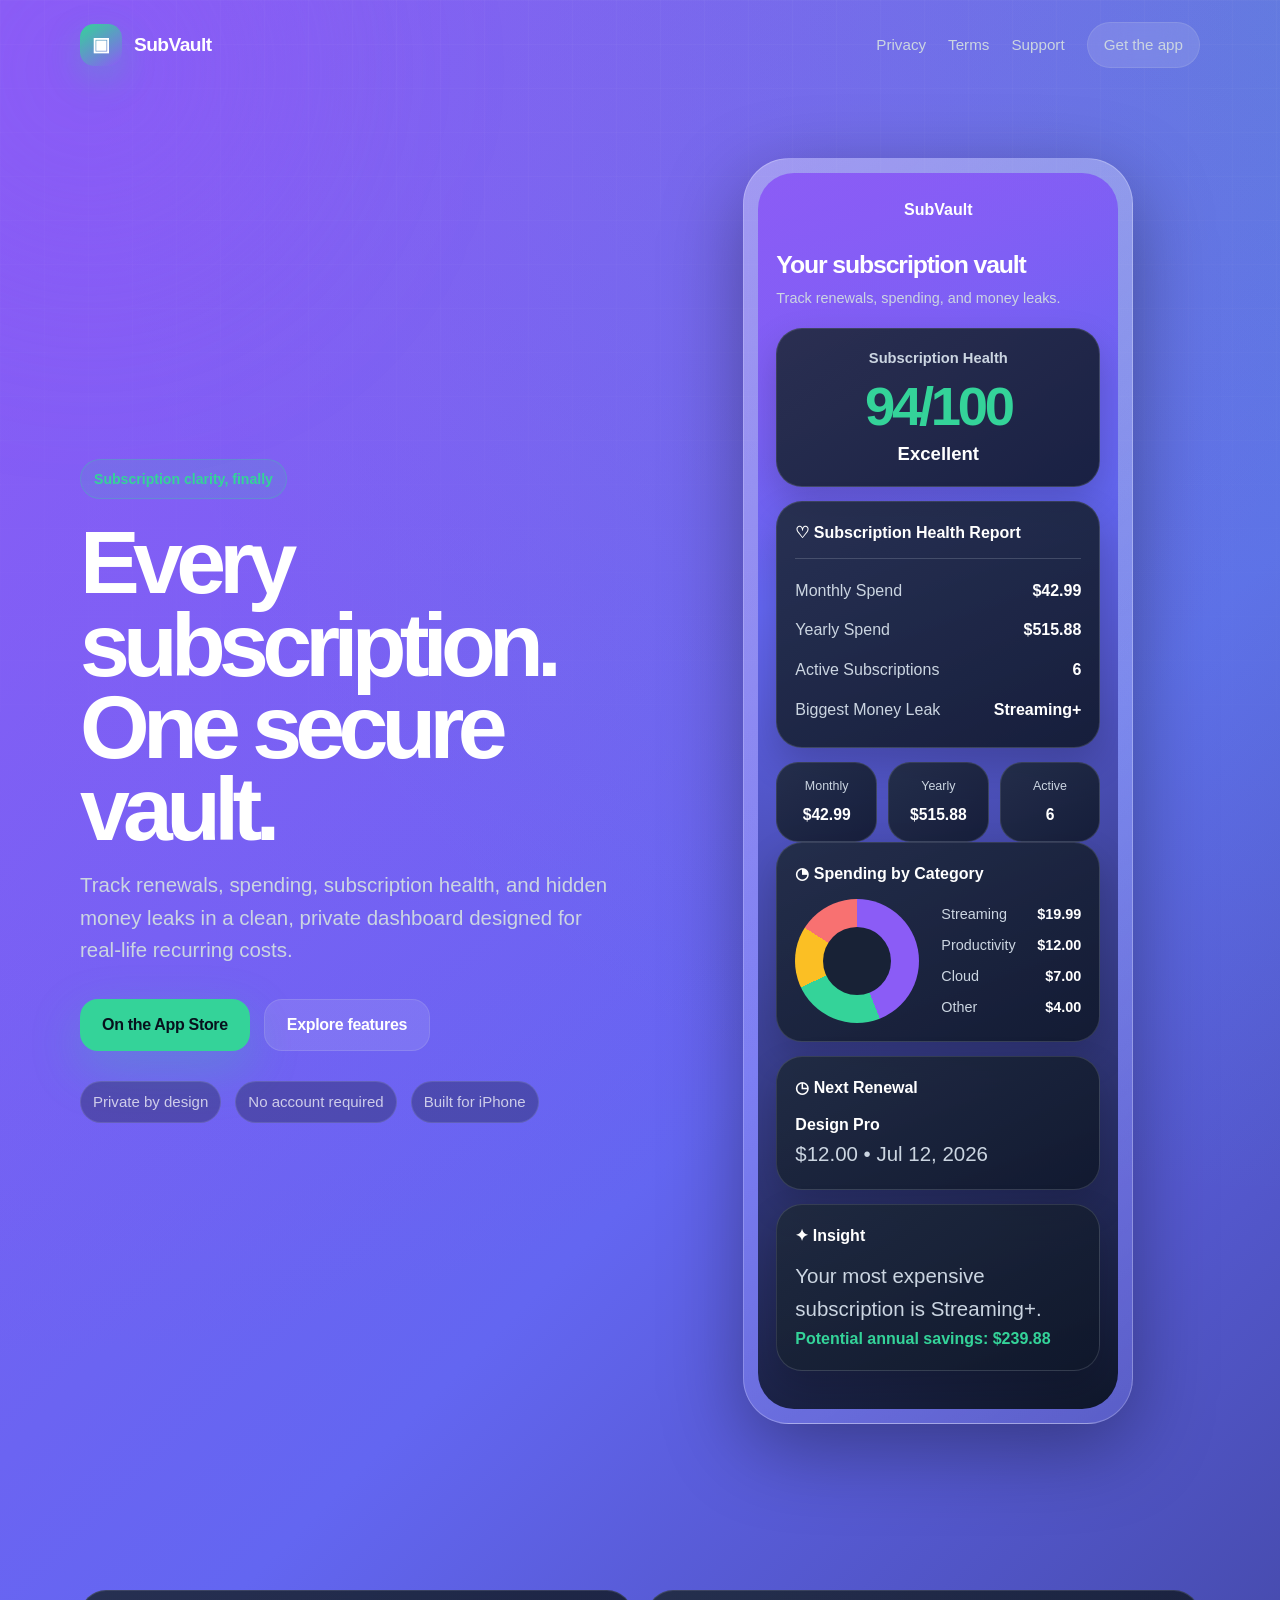
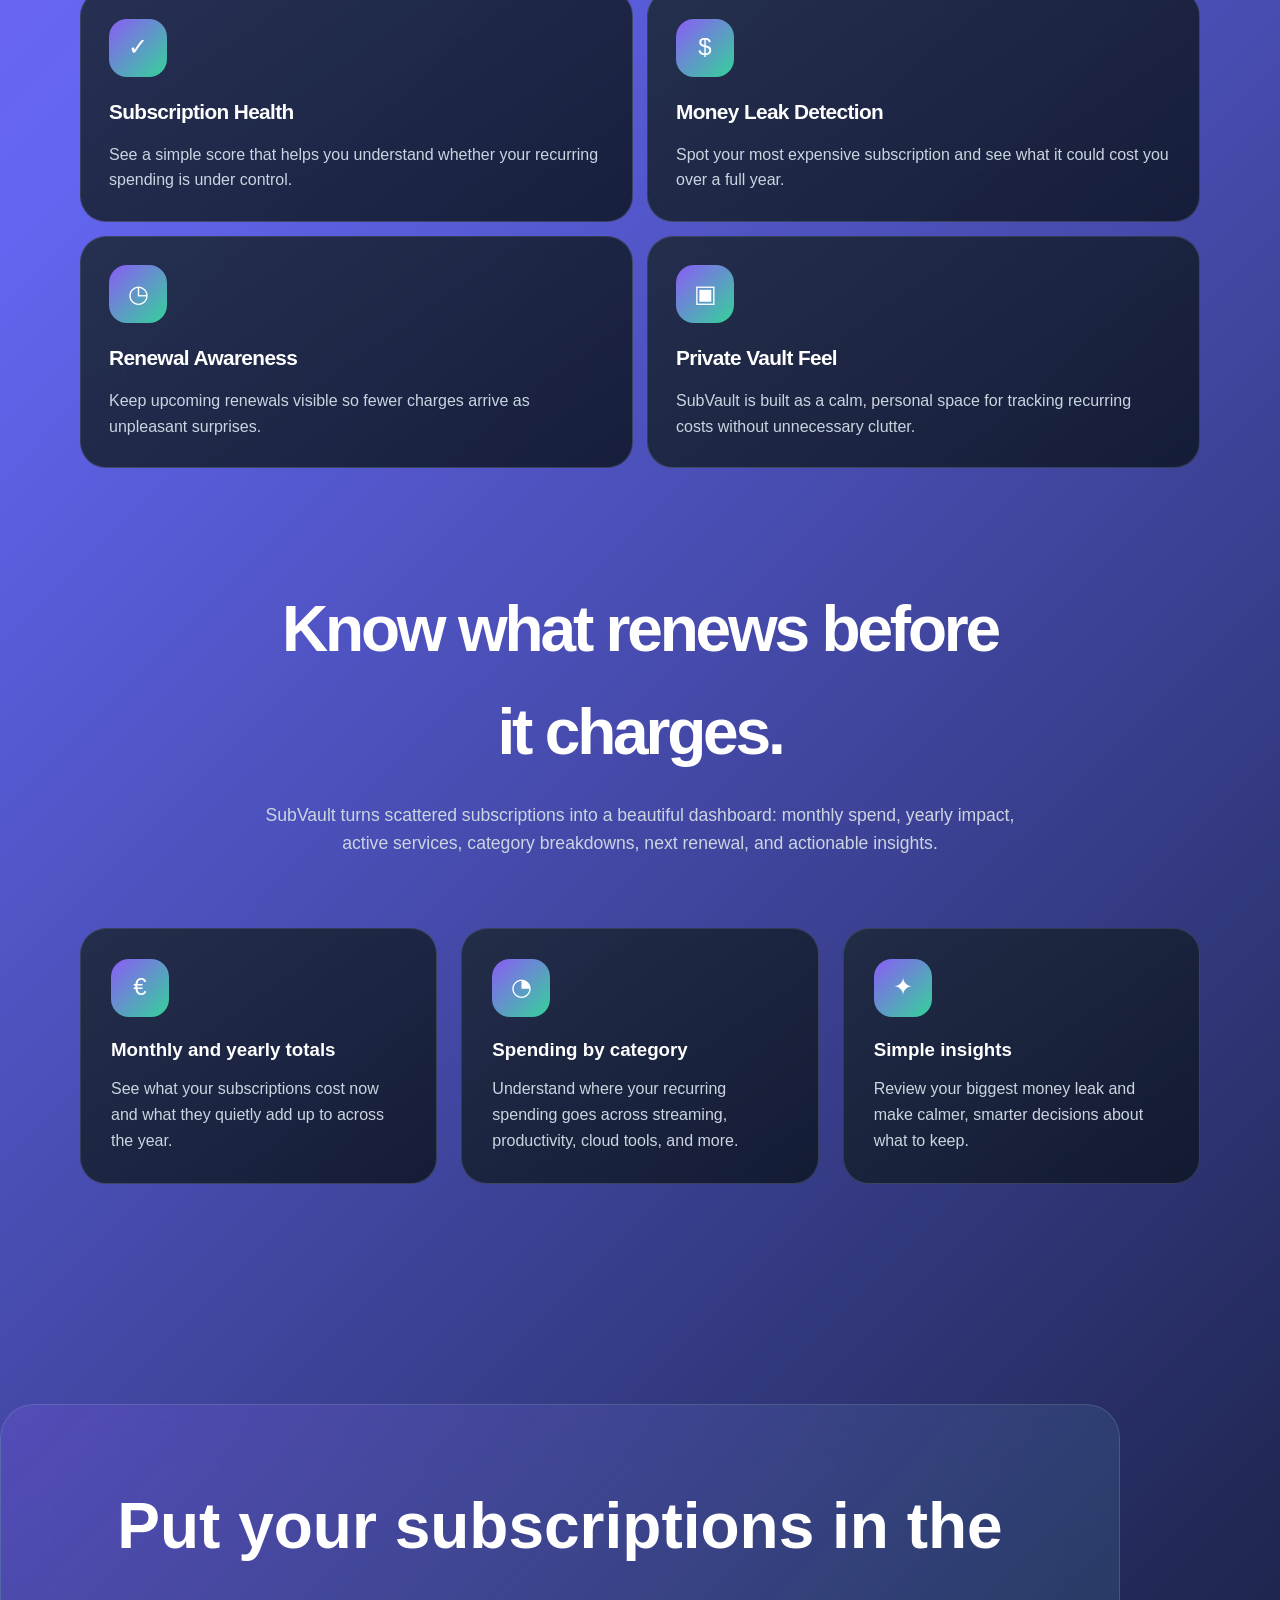
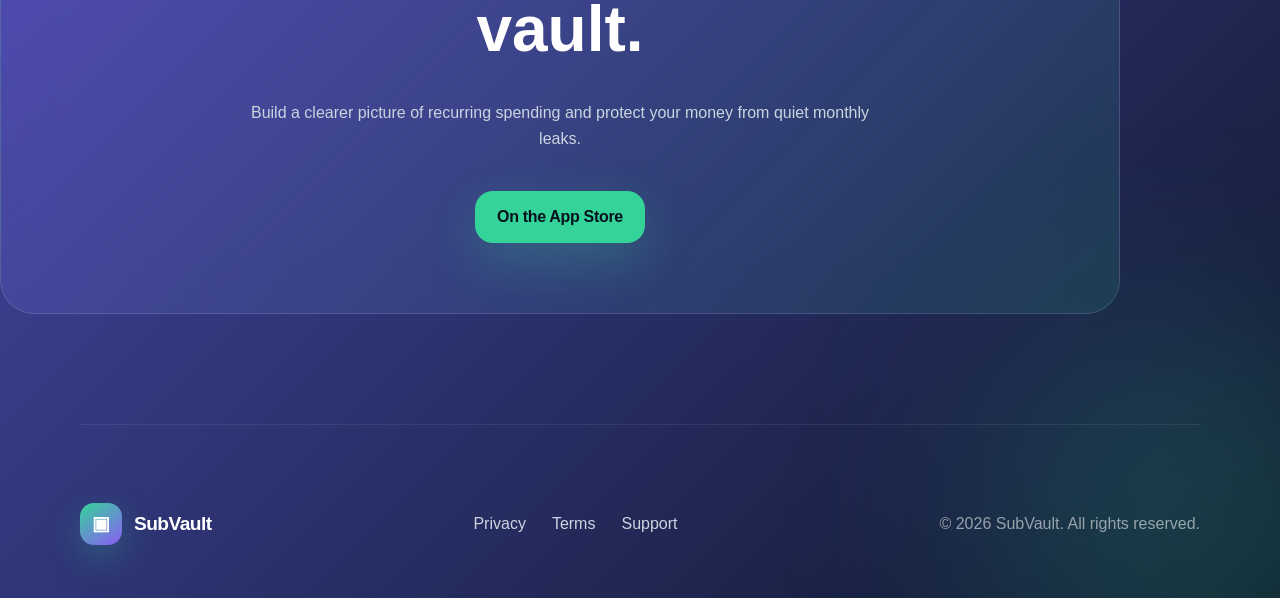
==== commit 90031a9a: "Update subscription vault heading for clarity" ====
--- a/index.html
+++ b/index.html
@@ -30,7 +30,7 @@
     <section class="container hero">
       <div class="fade-up">
         <span class="badge">Subscription clarity, finally</span>
-        <h1>Your subscription vault.</h1>
+        <h1>Every subscription. One secure vault.</h1>
         <p>
           Track renewals, spending, subscription health, and hidden money leaks
           in a clean, private dashboard designed for real-life recurring costs.
